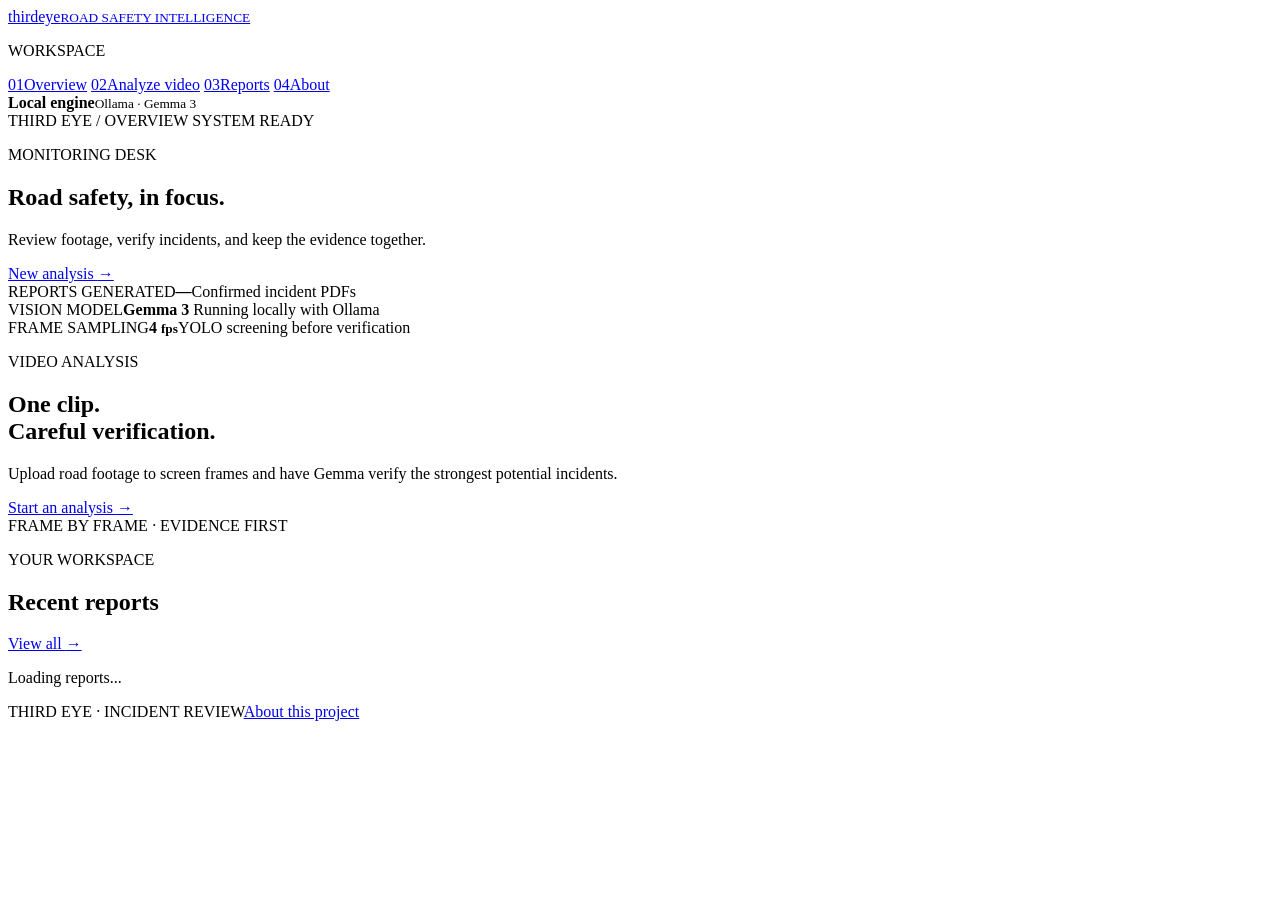
==== index.html @ a7edee11 "Add files via upload" ====
<!doctype html>
<html lang="en">
<head>
  <meta charset="utf-8">
  <meta name="viewport" content="width=device-width, initial-scale=1">
  <meta name="theme-color" content="#17241d">
  <title>Overview | Third Eye</title>
  <link rel="preconnect" href="https://fonts.googleapis.com">
  <link rel="preconnect" href="https://fonts.gstatic.com" crossorigin>
  <link href="https://fonts.googleapis.com/css2?family=DM+Sans:wght@400;500;600;700&family=Space+Grotesk:wght@500;600;700&display=swap" rel="stylesheet">
  <link rel="stylesheet" href="/assets/styles.css">
  <script src="/assets/app.js" defer></script>
</head>
<body data-page="home">
  <div class="app-shell">
    <aside class="sidebar">
      <a class="brand" href="/" aria-label="Third Eye home">
        <span class="brand-mark" aria-hidden="true"><span></span><span></span><span></span></span>
        <span>third<span class="brand-light">eye</span><small>ROAD SAFETY INTELLIGENCE</small></span>
      </a>
      <p class="nav-label">WORKSPACE</p>
      <nav class="main-nav" aria-label="Main navigation">
        <a class="nav-link" data-nav="home" href="/"><span class="nav-icon">01</span>Overview</a>
        <a class="nav-link" data-nav="analyze" href="/analyze"><span class="nav-icon">02</span>Analyze video</a>
        <a class="nav-link" data-nav="reports" href="/reports"><span class="nav-icon">03</span>Reports</a>
        <a class="nav-link" data-nav="about" href="/about"><span class="nav-icon">04</span>About</a>
      </nav>
      <div class="sidebar-foot">
        <span class="status-dot"></span>
        <span><strong>Local engine</strong><small>Ollama · Gemma 3</small></span>
      </div>
    </aside>

    <main class="main-content">
      <header class="page-topline">
        <span>THIRD EYE <span class="topline-slash">/</span> OVERVIEW</span>
        <span class="system-status"><span class="status-dot"></span> SYSTEM READY</span>
      </header>
      <section class="page-heading">
        <div><p class="eyebrow">MONITORING DESK</p><h1>Road safety, in focus.</h1><p class="lede">Review footage, verify incidents, and keep the evidence together.</p></div>
        <a class="button button-dark" href="/analyze">New analysis <span aria-hidden="true">&#8594;</span></a>
      </section>

      <section class="stat-grid" aria-label="System overview">
        <article class="stat-block"><span class="stat-label">REPORTS GENERATED</span><strong id="report-count">—</strong><span class="stat-note">Confirmed incident PDFs</span></article>
        <article class="stat-block"><span class="stat-label">VISION MODEL</span><strong class="stat-model">Gemma 3</strong><span class="stat-note"><span class="status-dot"></span> Running locally with Ollama</span></article>
        <article class="stat-block"><span class="stat-label">FRAME SAMPLING</span><strong>4 <small>fps</small></strong><span class="stat-note">YOLO screening before verification</span></article>
      </section>

      <section class="feature-band">
        <div class="feature-copy"><p class="eyebrow eyebrow-light">VIDEO ANALYSIS</p><h2>One clip.<br>Careful verification.</h2><p>Upload road footage to screen frames and have Gemma verify the strongest potential incidents.</p><a class="text-link text-link-light" href="/analyze">Start an analysis <span aria-hidden="true">&#8594;</span></a></div>
        <div class="feature-photo" role="img" aria-label="Urban road with traffic at dusk"><span class="photo-caption">FRAME BY FRAME <i>·</i> EVIDENCE FIRST</span></div>
      </section>

      <section class="section-heading"><div><p class="eyebrow">YOUR WORKSPACE</p><h2>Recent reports</h2></div><a class="text-link" href="/reports">View all <span aria-hidden="true">&#8594;</span></a></section>
      <div id="recent-reports" class="report-list" aria-live="polite"><p class="muted">Loading reports...</p></div>
      <footer class="page-footer"><span>THIRD EYE <i>·</i> INCIDENT REVIEW</span><a href="/about">About this project</a></footer>
    </main>
  </div>
</body>
</html>
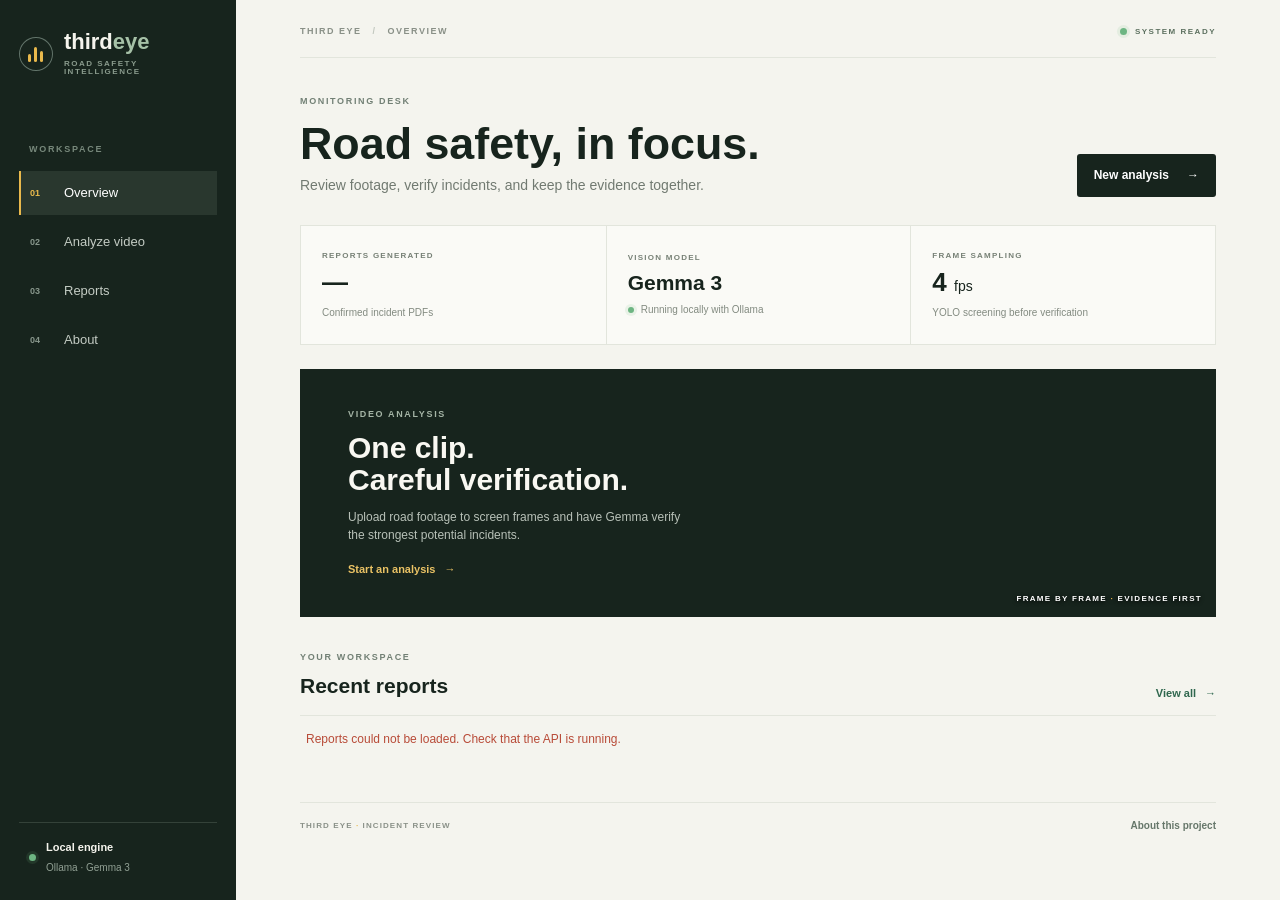
==== commit ef973da7: "New" ====
--- a/index.html
+++ b/index.html
@@ -8,8 +8,8 @@
   <link rel="preconnect" href="https://fonts.googleapis.com">
   <link rel="preconnect" href="https://fonts.gstatic.com" crossorigin>
   <link href="https://fonts.googleapis.com/css2?family=DM+Sans:wght@400;500;600;700&family=Space+Grotesk:wght@500;600;700&display=swap" rel="stylesheet">
-  <link rel="stylesheet" href="/assets/styles.css">
-  <script src="/assets/app.js" defer></script>
+  <link rel="stylesheet" href="./styles.css">
+  <script src="./app.js" defer></script>
 </head>
 <body data-page="home">
   <div class="app-shell">
--- a/styles.css
+++ b/styles.css
@@ -0,0 +1,283 @@
+@import url('https://fonts.googleapis.com/css2?family=DM+Sans:wght@400;500;600;700&family=Space+Grotesk:wght@500;600;700&display=swap');
+
+:root {
+  color-scheme: light;
+  --ink: #17241d;
+  --ink-soft: #405047;
+  --muted: #828a82;
+  --paper: #f4f4ee;
+  --white: #fff;
+  --line: #e2e5dc;
+  --green: #2e664d;
+  --green-light: #dce9dd;
+  --yellow: #e9b94c;
+  --red: #b84b38;
+  --display: "Space Grotesk", "Trebuchet MS", sans-serif;
+  --body: "DM Sans", "Segoe UI", sans-serif;
+}
+
+* { box-sizing: border-box; }
+body { margin: 0; background: var(--paper); color: var(--ink); font-family: var(--body); font-size: 14px; line-height: 1.55; }
+a { color: inherit; text-decoration: none; }
+button, input { font: inherit; }
+button, a { -webkit-tap-highlight-color: transparent; }
+button:focus-visible, a:focus-visible, input:focus-visible + .toggle-ui { outline: 3px solid var(--yellow); outline-offset: 3px; }
+.app-shell { min-height: 100vh; }
+.sidebar { position: fixed; inset: 0 auto 0 0; z-index: 5; display: flex; width: 236px; flex-direction: column; padding: 31px 19px 22px; background: var(--ink); color: #f5f4ed; }
+.brand { display: flex; align-items: center; gap: 11px; width: fit-content; font: 700 22px/1 var(--display); letter-spacing: 0; }
+.brand-light { color: #a6c1a7; }
+.brand small { display: block; margin-top: 7px; color: #8a9b8d; font: 600 8px/1 var(--body); letter-spacing: 1.5px; }
+.brand-mark { display: flex; height: 34px; width: 34px; align-items: flex-end; justify-content: center; gap: 3px; padding: 8px 7px; border: 1px solid #62746a; border-radius: 50%; }
+.brand-mark span { width: 3px; border-radius: 3px; background: var(--yellow); }
+.brand-mark span:nth-child(1) { height: 8px; }
+.brand-mark span:nth-child(2) { height: 15px; }
+.brand-mark span:nth-child(3) { height: 11px; }
+.nav-label { margin: 67px 10px 14px; color: #77887b; font-size: 9px; font-weight: 700; letter-spacing: 1.7px; }
+.main-nav { display: grid; gap: 5px; }
+.nav-link { display: flex; min-height: 44px; align-items: center; gap: 12px; padding: 0 11px; color: #c4ccc4; font-size: 13px; transition: background .18s, color .18s; }
+.nav-link:hover, .nav-link.is-active { background: #29372e; color: white; }
+.nav-link.is-active { box-shadow: inset 2px 0 var(--yellow); }
+.nav-icon { width: 22px; color: #87968b; font: 600 9px var(--display); }
+.nav-link.is-active .nav-icon { color: var(--yellow); }
+.sidebar-foot { display: flex; align-items: center; gap: 10px; margin-top: auto; padding: 16px 10px 3px; border-top: 1px solid #344239; }
+.sidebar-foot strong, .sidebar-foot small { display: block; }
+.sidebar-foot strong { font-size: 11px; font-weight: 600; }
+.sidebar-foot small { margin-top: 3px; color: #91a094; font-size: 10px; }
+.status-dot { display: inline-block; width: 7px; height: 7px; flex: 0 0 auto; border-radius: 50%; background: #6db582; box-shadow: 0 0 0 3px #6db58220; }
+.main-content { width: min(100% - 236px, 1440px); min-height: 100vh; margin-left: 236px; padding: 25px clamp(24px, 5vw, 76px) 20px; }
+.page-topline { display: flex; align-items: center; justify-content: space-between; padding-bottom: 18px; border-bottom: 1px solid var(--line); color: #899087; font-size: 9px; font-weight: 700; letter-spacing: 1.5px; }
+.topline-slash { margin: 0 7px; color: #c1c7be; }
+.system-status { display: flex; align-items: center; gap: 8px; color: #5c705f; font-size: 8px; }
+.page-heading { display: flex; align-items: flex-end; justify-content: space-between; gap: 22px; padding: 37px 0 28px; }
+.page-heading-stacked { align-items: flex-start; }
+.eyebrow { margin: 0 0 10px; color: #728075; font-size: 9px; font-weight: 700; letter-spacing: 1.65px; }
+h1, h2, h3, p { margin-top: 0; }
+h1, h2, h3 { font-family: var(--display); letter-spacing: 0; }
+h1 { margin-bottom: 8px; font-size: clamp(32px, 3.5vw, 48px); line-height: 1.08; font-weight: 600; }
+.lede { max-width: 520px; margin: 0; color: #717a71; font-size: 14px; }
+.lede-wide { max-width: 570px; }
+.button { display: inline-flex; min-height: 43px; align-items: center; justify-content: center; gap: 18px; border: 0; border-radius: 3px; padding: 0 17px; font-weight: 600; font-size: 12px; cursor: pointer; transition: background .18s, transform .18s; }
+.button:hover { transform: translateY(-1px); }
+.button-dark { background: var(--ink); color: white; }
+.button-dark:hover { background: var(--green); }
+.button:disabled { cursor: wait; opacity: .68; transform: none; }
+.button-wide { width: 100%; min-height: 49px; }
+.stat-grid { display: grid; grid-template-columns: repeat(3, minmax(0, 1fr)); margin: 0 0 24px; border: 1px solid var(--line); background: #fafaf6; }
+.stat-block { display: flex; min-height: 118px; flex-direction: column; justify-content: center; padding: 17px 21px; }
+.stat-block + .stat-block { border-left: 1px solid var(--line); }
+.stat-label { color: #778176; font-size: 8px; font-weight: 700; letter-spacing: 1.25px; }
+.stat-block strong { margin-top: 6px; font: 600 26px/1.1 var(--display); }
+.stat-block strong small { font: 500 14px var(--body); }
+.stat-model { font-size: 21px !important; }
+.stat-note { display: flex; align-items: center; gap: 7px; margin-top: 8px; color: #838b81; font-size: 10px; }
+.stat-note .status-dot { width: 6px; height: 6px; }
+.feature-band { display: grid; min-height: 248px; grid-template-columns: 1.02fr .98fr; margin-bottom: 34px; overflow: hidden; background: var(--ink); color: #f9f8f2; }
+.feature-copy { display: flex; flex-direction: column; align-items: flex-start; justify-content: center; padding: 28px clamp(23px, 4vw, 48px); }
+.eyebrow-light { color: #a5b5a6; }
+.feature-copy h2 { margin: 0 0 11px; font-size: 30px; line-height: 1.08; }
+.feature-copy > p:not(.eyebrow) { max-width: 340px; margin-bottom: 16px; color: #b8c1b8; font-size: 12px; }
+.text-link { display: inline-flex; align-items: center; gap: 9px; color: var(--green); font-size: 11px; font-weight: 700; }
+.text-link:hover { text-decoration: underline; text-underline-offset: 4px; }
+.text-link-light { color: #ebc365; }
+.feature-photo { position: relative; min-height: 248px; background: linear-gradient(90deg, #17241d40, transparent 42%), url("https://images.unsplash.com/photo-1449824913935-59a10b8d2000?auto=format&fit=crop&w=1200&q=85") center 54% / cover no-repeat; }
+.photo-caption { position: absolute; right: 14px; bottom: 12px; color: white; font-size: 8px; font-weight: 700; letter-spacing: 1.3px; text-shadow: 0 1px 4px #000; }
+.photo-caption i, .page-footer i { color: var(--yellow); font-style: normal; }
+.section-heading { display: flex; align-items: flex-end; justify-content: space-between; margin-bottom: 13px; }
+.section-heading .eyebrow { margin-bottom: 5px; }
+.section-heading h2 { margin: 0; font-size: 21px; }
+.report-list { border-top: 1px solid var(--line); }
+.report-row { display: grid; min-height: 71px; grid-template-columns: 38px minmax(0, 1fr) 75px 96px; align-items: center; gap: 14px; border-bottom: 1px solid var(--line); padding: 10px 8px; }
+.report-file-icon, .archive-mark { display: inline-flex; width: 34px; height: 38px; align-items: center; justify-content: center; border: 1px solid #e4c9bc; background: #f6ebe5; color: #a4553e; font-size: 8px; font-weight: 700; letter-spacing: .5px; }
+.report-info { display: grid; min-width: 0; gap: 3px; }
+.report-info strong { overflow: hidden; font-size: 12px; font-weight: 600; text-overflow: ellipsis; white-space: nowrap; }
+.report-info span, .report-size { color: var(--muted); font-size: 10px; }
+.report-size { text-align: right; }
+.download-link { justify-self: end; color: var(--green); font-size: 10px; font-weight: 700; white-space: nowrap; }
+.download-link:hover { text-decoration: underline; text-underline-offset: 4px; }
+.page-footer { display: flex; align-items: center; justify-content: space-between; margin-top: 39px; padding: 15px 0 0; border-top: 1px solid var(--line); color: #8a9188; font-size: 8px; font-weight: 700; letter-spacing: 1.1px; }
+.page-footer a { color: #66776a; font-size: 10px; font-weight: 600; letter-spacing: 0; }
+.muted, .error-copy { padding: 14px 6px; color: var(--muted); font-size: 12px; }
+.error-copy { color: var(--red); }
+.empty-state { display: flex; min-height: 180px; flex-direction: column; align-items: center; justify-content: center; padding: 22px; text-align: center; }
+.empty-symbol { display: grid; width: 32px; height: 32px; place-items: center; margin-bottom: 12px; border: 1px solid #cdd7ca; border-radius: 50%; color: var(--green); font-size: 19px; }
+.empty-state strong { font: 600 16px var(--display); }
+.empty-state p { margin: 5px 0 13px; color: var(--muted); font-size: 11px; }
+
+/* About */
+.about-visual { display: flex; min-height: 200px; align-items: center; justify-content: space-between; overflow: hidden; margin: 1px 0 35px; padding: 29px clamp(23px, 4vw, 46px); background: var(--green); color: white; }
+.visual-index { color: #c0d1c0; font-size: 8px; font-weight: 700; letter-spacing: 1.4px; }
+.about-visual p { max-width: 470px; margin: 17px 0 0; font: 500 clamp(23px, 3vw, 34px)/1.2 var(--display); }
+.visual-lines { display: flex; height: 110px; align-items: center; gap: 6px; opacity: .65; transform: skew(-21deg); }
+.visual-lines i { display: block; width: 8px; height: 34px; background: #e9c354; }
+.visual-lines i:nth-child(2), .visual-lines i:nth-child(4) { height: 66px; }
+.visual-lines i:nth-child(3) { height: 102px; }
+.workflow-grid { display: grid; grid-template-columns: repeat(3, minmax(0, 1fr)); margin-bottom: 31px; border-top: 1px solid var(--line); border-bottom: 1px solid var(--line); }
+.workflow-step { min-height: 208px; padding: 18px 20px 19px 0; }
+.workflow-step + .workflow-step { border-left: 1px solid var(--line); padding-left: 20px; }
+.step-number { color: #a3aa9e; font: 600 11px var(--display); }
+.workflow-step h3 { margin: 14px 0 7px; font-size: 19px; }
+.workflow-step p { min-height: 67px; margin-bottom: 13px; color: #707a70; font-size: 11px; }
+.step-tag { color: #738274; font-size: 8px; font-weight: 700; letter-spacing: 1px; }
+.note-band { display: grid; grid-template-columns: 1fr 1fr; align-items: center; gap: 30px; padding: 20px 23px; border-left: 3px solid var(--yellow); background: #e9ebe2; }
+.note-band .eyebrow { margin-bottom: 5px; }
+.note-band h2 { max-width: 320px; margin: 0; font-size: 17px; }
+.note-band > p { margin: 0; color: #6f786e; font-size: 11px; }
+
+/* Analyze */
+.analysis-layout { display: grid; grid-template-columns: minmax(0, 1.4fr) minmax(235px, .75fr); gap: 20px; align-items: stretch; }
+.analysis-form { padding: 21px; border: 1px solid var(--line); background: #fafaf6; }
+.upload-zone { display: flex; min-height: 214px; flex-direction: column; align-items: center; justify-content: center; border: 1px dashed #bac6b8; background: #f5f6f0; text-align: center; cursor: pointer; transition: border-color .15s, background .15s; }
+.upload-zone:hover, .upload-zone.is-dragging { border-color: var(--green); background: #edf3eb; }
+.upload-zone.has-file { border-style: solid; border-color: var(--green); }
+.upload-zone input { position: absolute; width: 1px; height: 1px; overflow: hidden; clip: rect(0, 0, 0, 0); white-space: nowrap; clip-path: inset(50%); }
+.upload-symbol { display: grid; width: 42px; height: 42px; place-items: center; margin-bottom: 12px; border: 1px solid #d7e0d4; border-radius: 50%; color: var(--green); }
+.upload-symbol svg { width: 21px; height: 21px; }
+.upload-zone strong { max-width: 90%; overflow: hidden; font: 600 16px var(--display); text-overflow: ellipsis; white-space: nowrap; }
+.upload-hint { margin-top: 4px; color: #7c857b; font-size: 11px; }
+.upload-types { margin-top: 17px; color: #8a9287; font-size: 8px; font-weight: 700; letter-spacing: 1.1px; }
+.toggle-row { display: flex; position: relative; align-items: center; justify-content: space-between; gap: 15px; margin: 18px 0; padding: 14px 0; border-bottom: 1px solid var(--line); cursor: pointer; }
+.toggle-row strong, .toggle-row small { display: block; }
+.toggle-row strong { font-size: 11px; }
+.toggle-row small { margin-top: 3px; color: var(--muted); font-size: 10px; }
+.toggle-row input { position: absolute; right: 0; width: 38px; height: 22px; opacity: 0; }
+.toggle-ui { position: relative; width: 37px; height: 21px; flex: 0 0 auto; border-radius: 15px; background: #c8cec7; transition: background .2s; }
+.toggle-ui::after { position: absolute; top: 3px; left: 3px; width: 15px; height: 15px; border-radius: 50%; background: white; content: ""; transition: transform .2s; }
+.toggle-row input:checked + .toggle-ui { background: var(--green); }
+.toggle-row input:checked + .toggle-ui::after { transform: translateX(16px); }
+.form-footnote { margin: 9px 0 0; color: #8a9188; font-size: 9px; text-align: center; }
+.analysis-aside { position: relative; display: flex; flex-direction: column; align-items: flex-start; overflow: hidden; padding: 23px; background: var(--ink); color: #f6f5ee; }
+.aside-mark { position: absolute; top: -19px; right: -3px; color: #29372e; font: 700 110px/.9 var(--display); }
+.analysis-aside .eyebrow, .analysis-aside h2, .analysis-aside ol, .analysis-aside .text-link { position: relative; }
+.analysis-aside .eyebrow { color: #9caf9e; }
+.analysis-aside h2 { margin: 3px 0 15px; font-size: 24px; line-height: 1.15; }
+.analysis-aside ol { display: grid; width: 100%; gap: 12px; margin: 0 0 19px; padding: 0; list-style: none; }
+.analysis-aside li { display: flex; align-items: center; gap: 10px; color: #c2cbc2; font-size: 10px; }
+.analysis-aside li span { color: var(--yellow); font: 600 9px var(--display); }
+.analysis-status { display: flex; align-items: flex-start; gap: 13px; margin-top: 20px; padding: 16px; border: 1px solid #d5dfd1; background: #edf3eb; }
+.analysis-status[hidden], .analysis-result[hidden] { display: none; }
+.analysis-status strong { font-size: 12px; }
+.analysis-status p { margin: 3px 0 0; color: #687568; font-size: 11px; overflow-wrap: anywhere; }
+.status-pulse { width: 10px; height: 10px; flex: 0 0 auto; margin: 4px 2px 0; border-radius: 50%; background: var(--green); box-shadow: 0 0 0 5px #2e664d20; animation: pulse 1.4s infinite; }
+.status-error { border-color: #ead0c7; background: #fbefeb; }
+.status-error strong { color: var(--red); }
+.status-error .status-pulse { background: var(--red); box-shadow: none; }
+@keyframes pulse { 50% { box-shadow: 0 0 0 8px #2e664d08; } }
+.spinner { width: 14px; height: 14px; border: 2px solid #ffffff55; border-top-color: white; border-radius: 50%; animation: spin .7s linear infinite; }
+@keyframes spin { to { transform: rotate(360deg); } }
+.analysis-result { margin-top: 23px; padding: 21px; border: 1px solid var(--line); background: #fafaf6; scroll-margin-top: 20px; }
+.result-heading { display: flex; align-items: center; justify-content: space-between; gap: 15px; padding-bottom: 15px; border-bottom: 1px solid var(--line); }
+.result-heading .eyebrow { margin-bottom: 4px; }
+.result-heading h2 { margin: 0; font-size: 21px; }
+.result-status { padding: 5px 8px; background: #e9ece5; color: #687367; font-size: 9px; font-weight: 700; text-transform: uppercase; }
+.result-positive { background: #e4efe4; color: #316347; }
+.result-metrics { display: grid; grid-template-columns: repeat(3, 1fr); margin: 16px 0; }
+.result-metrics > div { display: grid; gap: 4px; padding: 0 13px; border-left: 1px solid var(--line); }
+.result-metrics > div:first-child { padding-left: 0; border: 0; }
+.result-metrics span { color: var(--muted); font-size: 8px; font-weight: 700; letter-spacing: .7px; }
+.result-metrics strong { font: 600 20px var(--display); }
+.result-evidence, .result-snapshots { margin-top: 15px; }
+.result-evidence h3, .result-snapshots h3 { margin: 0 0 7px; font-size: 14px; }
+.result-evidence ul { margin: 0; padding-left: 18px; color: #657065; font-size: 11px; }
+.snapshot-grid { display: grid; grid-template-columns: repeat(auto-fit, minmax(140px, 1fr)); gap: 10px; }
+.snapshot-link { overflow: hidden; border: 1px solid var(--line); color: var(--green); font-size: 9px; font-weight: 600; }
+.snapshot-link img { display: block; width: 100%; aspect-ratio: 16 / 10; object-fit: cover; background: #e4e7df; }
+.snapshot-link span { display: flex; justify-content: space-between; padding: 7px 8px; }
+.result-actions { display: flex; flex-wrap: wrap; align-items: center; gap: 18px; margin-top: 17px; padding-top: 15px; border-top: 1px solid var(--line); }
+.vlm-chat { margin-top: 22px; padding-top: 19px; border-top: 1px solid var(--line); }
+.chat-heading { display: flex; align-items: center; justify-content: space-between; gap: 15px; }
+.chat-heading .eyebrow { margin-bottom: 4px; }
+.chat-heading h3 { margin: 0; font-size: 17px; }
+.chat-context { display: inline-flex; align-items: center; gap: 7px; color: #67786a; font-size: 9px; white-space: nowrap; }
+.chat-context .status-dot { width: 6px; height: 6px; }
+.chat-log { display: grid; max-height: 280px; gap: 10px; overflow-y: auto; margin-top: 13px; padding: 13px; background: #f1f2eb; }
+.chat-intro { margin: 0; color: #788176; font-size: 11px; }
+.chat-message { max-width: min(88%, 560px); }
+.chat-message > span { display: block; margin-bottom: 3px; color: #788176; font-size: 8px; font-weight: 700; letter-spacing: .8px; text-transform: uppercase; }
+.chat-message p { margin: 0; padding: 9px 11px; background: white; color: #39463c; font-size: 11px; overflow-wrap: anywhere; white-space: pre-wrap; }
+.chat-user { justify-self: end; }
+.chat-user > span { text-align: right; }
+.chat-user p { background: #e3ece1; }
+.chat-pending p, .chat-error p { color: #758075; font-style: italic; }
+.chat-error p { color: var(--red); }
+.chat-form { display: flex; gap: 8px; margin-top: 10px; }
+.chat-form input { width: 100%; min-width: 0; min-height: 43px; border: 1px solid #d8ddd3; border-radius: 0; padding: 0 12px; background: #fff; color: var(--ink); font-size: 12px; }
+.chat-form input:focus { border-color: var(--green); outline: 2px solid #2e664d25; }
+.chat-form .button { flex: 0 0 auto; }
+.chat-footnote { margin: 7px 0 0; color: #858d83; font-size: 9px; }
+.visually-hidden { position: absolute; width: 1px; height: 1px; overflow: hidden; clip: rect(0, 0, 0, 0); white-space: nowrap; clip-path: inset(50%); }
+
+/* Reports */
+.archive-toolbar { display: flex; min-height: 62px; align-items: center; justify-content: space-between; padding: 0 12px; border: 1px solid var(--line); border-bottom: 0; background: #fafaf6; color: #778176; font-size: 8px; font-weight: 700; letter-spacing: 1.2px; }
+.archive-toolbar > span { display: flex; align-items: center; gap: 10px; }
+.archive-mark { width: 27px; height: 30px; font-size: 7px; }
+.icon-button { display: grid; width: 34px; height: 34px; place-items: center; border: 1px solid var(--line); background: transparent; color: var(--ink-soft); cursor: pointer; }
+.icon-button:hover { border-color: var(--green); color: var(--green); }
+.icon-button svg { width: 17px; height: 17px; }
+.report-list-large { min-height: 120px; padding: 0 12px; border: 1px solid var(--line); background: #fafaf6; }
+.report-list-large .empty-state { min-height: 270px; }
+
+@media (min-width: 1450px) { .main-content { margin-right: auto; } }
+@media (max-width: 900px) {
+  .sidebar { width: 200px; padding-right: 14px; padding-left: 14px; }
+  .main-content { width: calc(100% - 200px); margin-left: 200px; padding-right: 28px; padding-left: 28px; }
+  .analysis-layout { grid-template-columns: minmax(0, 1.2fr) minmax(210px, .8fr); gap: 13px; }
+  .analysis-form { padding: 15px; }
+  .analysis-aside { padding: 19px; }
+}
+@media (max-width: 680px) {
+  .sidebar { position: sticky; inset: 0 0 auto; width: auto; height: auto; padding: 12px 16px 0; }
+  .brand { font-size: 18px; }
+  .brand-mark { width: 29px; height: 29px; }
+  .brand small { display: none; }
+  .nav-label, .sidebar-foot { display: none; }
+  .main-nav { display: flex; gap: 2px; margin: 12px -3px 0; overflow-x: auto; }
+  .nav-link { min-height: 39px; flex: 0 0 auto; gap: 7px; padding: 0 9px; font-size: 11px; }
+  .nav-link.is-active { box-shadow: inset 0 -2px var(--yellow); }
+  .nav-icon { width: auto; font-size: 8px; }
+  .main-content { width: 100%; min-height: calc(100vh - 95px); margin: 0; padding: 17px 17px 20px; }
+  .page-topline { padding-bottom: 12px; font-size: 8px; }
+  .system-status { font-size: 7px; }
+  .page-heading { align-items: flex-start; padding: 26px 0 20px; }
+  .page-heading:not(.page-heading-stacked) { flex-direction: column; }
+  h1 { font-size: 34px; }
+  .lede { font-size: 12px; }
+  .button { min-height: 40px; }
+  .stat-grid { grid-template-columns: 1fr; }
+  .stat-block { min-height: 87px; padding: 12px 15px; }
+  .stat-block + .stat-block { border-top: 1px solid var(--line); border-left: 0; }
+  .stat-block strong { font-size: 22px; }
+  .stat-note { margin-top: 5px; }
+  .feature-band { grid-template-columns: 1fr; }
+  .feature-copy { min-height: 215px; }
+  .feature-photo { min-height: 175px; }
+  .report-row { grid-template-columns: 33px minmax(0, 1fr) auto; gap: 9px; padding: 10px 2px; }
+  .report-size { display: none; }
+  .report-info strong { max-width: 190px; }
+  .download-link { font-size: 9px; }
+  .page-footer { margin-top: 28px; font-size: 7px; }
+  .about-visual { min-height: 180px; margin-bottom: 27px; padding: 22px; }
+  .about-visual p { font-size: 25px; }
+  .visual-lines { transform: scale(.72) skew(-21deg); transform-origin: right center; }
+  .workflow-grid { grid-template-columns: 1fr; }
+  .workflow-step { min-height: 0; padding: 15px 0; }
+  .workflow-step + .workflow-step { border-top: 1px solid var(--line); border-left: 0; padding-left: 0; }
+  .workflow-step h3 { margin-top: 8px; }
+  .workflow-step p { min-height: auto; margin-bottom: 10px; }
+  .note-band { grid-template-columns: 1fr; gap: 12px; padding: 17px; }
+  .analysis-layout { grid-template-columns: 1fr; }
+  .analysis-aside { min-height: 240px; }
+  .upload-zone { min-height: 190px; }
+  .analysis-result { padding: 15px; }
+  .chat-heading { align-items: flex-start; }
+  .chat-context { padding-top: 4px; font-size: 8px; }
+  .chat-log { max-height: 250px; padding: 10px; }
+  .chat-form { gap: 6px; }
+  .chat-form .button { gap: 8px; padding: 0 11px; }
+  .result-metrics span { font-size: 7px; }
+  .result-metrics > div { padding: 0 8px; }
+  .result-metrics strong { font-size: 18px; }
+  .snapshot-grid { grid-template-columns: repeat(2, minmax(0, 1fr)); }
+}
+@media (prefers-reduced-motion: reduce) {
+  *, *::before, *::after { scroll-behavior: auto !important; animation-duration: .01ms !important; animation-iteration-count: 1 !important; transition-duration: .01ms !important; }
+}
